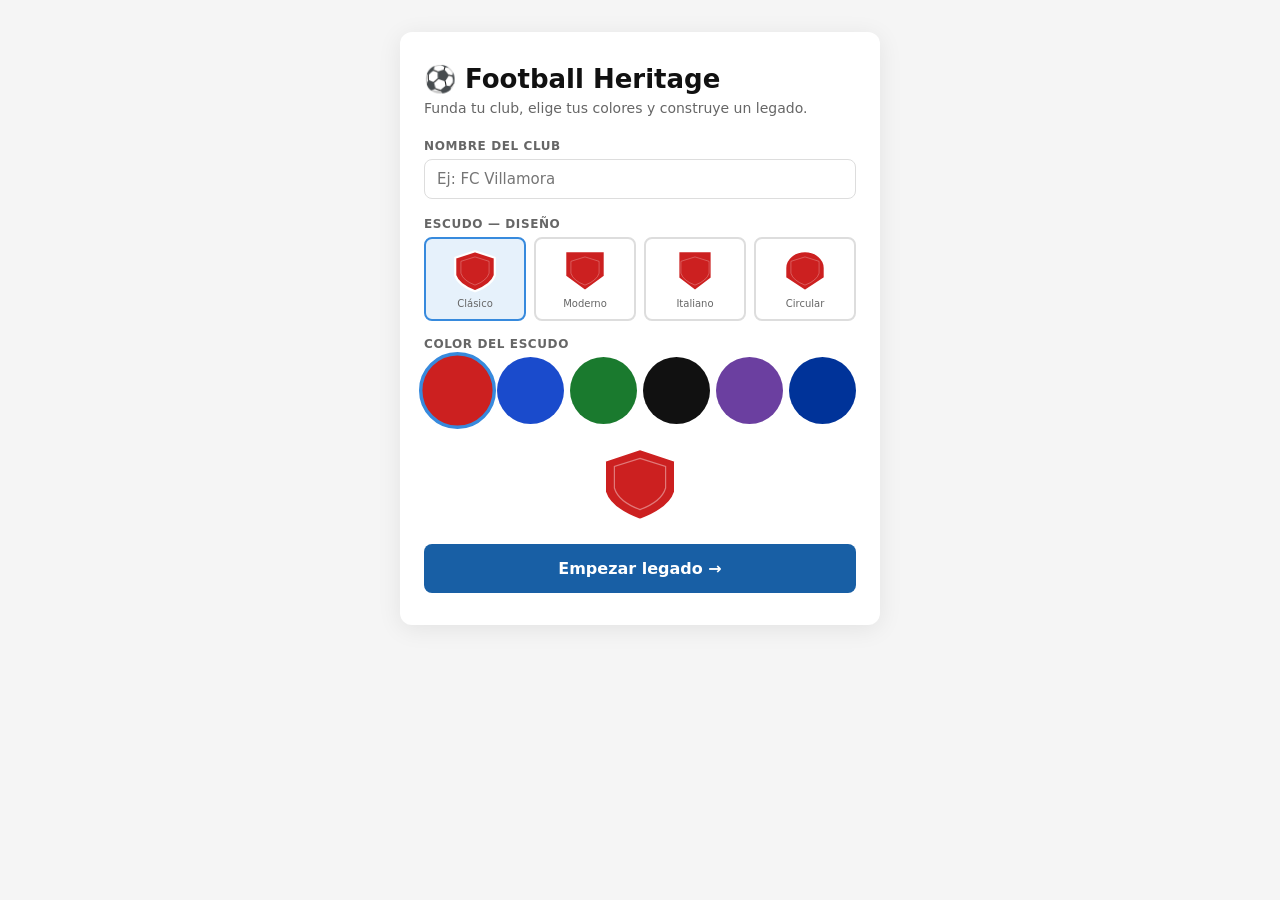
==== index.html @ 3173b652 "Transform monolithic HTML to modular project structure Agent-Logs-Url: https://github.com/academiaoh" ====
<!DOCTYPE html>
<html lang="es">
<head>
  <meta charset="UTF-8" />
  <meta name="viewport" content="width=device-width, initial-scale=1.0" />

  <!-- PWA / mobile meta -->
  <meta name="theme-color" content="#185FA5" />
  <meta name="apple-mobile-web-app-capable" content="yes" />
  <meta name="apple-mobile-web-app-status-bar-style" content="default" />
  <meta name="apple-mobile-web-app-title" content="Football Heritage" />
  <meta name="description" content="Gestiona un club de fútbol a través de generaciones de presidentes. Toma decisiones difíciles y construye un legado." />

  <title>Football Heritage</title>

  <link rel="manifest" href="manifest.json" />

  <!-- Styles -->
  <link rel="stylesheet" href="css/main.css" />
  <link rel="stylesheet" href="css/components.css" />
  <link rel="stylesheet" href="css/responsive.css" />
</head>
<body>
  <div id="app"><div id="ui"></div></div>

  <!-- ES6 module entry point (automatically deferred) -->
  <script type="module" src="js/main.js"></script>
</body>
</html>
---- css/main.css ----
/* ─────────────── Reset & Base ─────────────── */
*, *::before, *::after {
  box-sizing: border-box;
  margin: 0;
  padding: 0;
}

/* ─────────────── CSS Custom Properties ─────────────── */
:root {
  --font-sans: system-ui, -apple-system, BlinkMacSystemFont, 'Segoe UI', Roboto, sans-serif;

  /* Text */
  --color-text-primary:   #111;
  --color-text-secondary: #666;
  --color-text-tertiary:  #999;

  /* Backgrounds */
  --color-background-primary:   #fff;
  --color-background-secondary: #f5f5f5;

  /* Borders */
  --color-border-secondary: #ddd;
  --color-border-tertiary:  #eee;

  /* Border radii */
  --border-radius-sm: 4px;
  --border-radius-md: 8px;
  --border-radius-lg: 12px;
}

/* ─────────────── App container ─────────────── */
#app {
  padding: 0.75rem 0;
  max-width: 480px;
  margin: 0 auto;
  font-family: var(--font-sans);
}
---- css/components.css ----
/* ─────────────── Top bar ─────────────── */
.top-bar { display: flex; justify-content: space-between; align-items: center; margin-bottom: 0.75rem; gap: 8px; }
.club-name-wrap { display: flex; align-items: center; gap: 7px; min-width: 0; }
.club-name { font-size: 16px; font-weight: 600; color: var(--color-text-primary); white-space: nowrap; overflow: hidden; text-overflow: ellipsis; }
.reign-info { font-size: 12px; color: var(--color-text-secondary); white-space: nowrap; }

/* ─────────────── Stats ─────────────── */
.stats { display: grid; grid-template-columns: repeat(4, minmax(0,1fr)); gap: 6px; margin-bottom: 0.75rem; }
.stat { background: var(--color-background-secondary); border-radius: var(--border-radius-md); padding: 8px 6px; text-align: center; }
.stat-lbl { font-size: 10px; color: var(--color-text-secondary); text-transform: uppercase; letter-spacing: 0.04em; margin-bottom: 3px; }
.stat-track { height: 5px; background: var(--color-border-tertiary); border-radius: 3px; margin: 3px 0; overflow: hidden; }
.stat-fill { height: 100%; border-radius: 3px; transition: width 0.35s ease; }
.f-money { background: #1D9E75; } .f-press { background: #378ADD; } .f-vest { background: #7F77DD; } .f-power { background: #BA7517; }
.stat-n { font-size: 12px; font-weight: 500; }
.n-money { color: #0F6E56; } .n-press { color: #185FA5; } .n-vest { color: #534AB7; } .n-power { color: #854F0B; }

/* ─────────────── Alerts ─────────────── */
.alert { border-radius: var(--border-radius-md); padding: 8px 12px; font-size: 12px; line-height: 1.5; margin-bottom: 0.6rem; }
.alert-warn   { background: #FAEEDA; border: 0.5px solid #EF9F27; color: #633806; }
.alert-danger { background: #FCEBEB; border: 0.5px solid #E24B4A; color: #501313; }
.alert-info   { background: #E6F1FB; border: 0.5px solid #85B7EB; color: #042C53; }

/* ─────────────── Swipe card ─────────────── */
.card-swipe-outer { position: relative; margin-bottom: 0.75rem; overflow: visible; }
.card-swipe-wrap { position: relative; cursor: grab; touch-action: none; user-select: none; will-change: transform; }
.card-swipe-wrap.is-dragging { cursor: grabbing; }
.ev-card { background: var(--color-background-primary); border: 0.5px solid var(--color-border-secondary); border-radius: var(--border-radius-lg); padding: 1.1rem 1.1rem 0.75rem; transform-origin: center bottom; transition: transform 0.1s ease; }
.card-swipe-wrap.snap-back .ev-card { transition: transform 0.35s cubic-bezier(.25,.8,.25,1); }
.card-cat { font-size: 10px; font-weight: 500; letter-spacing: 0.06em; text-transform: uppercase; margin-bottom: 6px; }
.card-title { font-size: 16px; font-weight: 500; color: var(--color-text-primary); margin-bottom: 6px; line-height: 1.35; }
.card-desc { font-size: 13px; color: var(--color-text-secondary); line-height: 1.6; margin-bottom: 0.75rem; }
.card-meta { font-size: 11px; color: var(--color-text-tertiary); border-top: 0.5px solid var(--color-border-tertiary); padding-top: 7px; display: flex; justify-content: space-between; }

/* Swipe hint overlays */
.swipe-hint { position: absolute; top: 14px; padding: 4px 11px; border-radius: 6px; font-size: 12px; font-weight: 700; letter-spacing: 0.03em; opacity: 0; pointer-events: none; z-index: 10; max-width: 46%; text-align: center; line-height: 1.3; transition: opacity 0.05s; }
.swipe-hint-right { right: 12px; color: #0F6E56; border: 2px solid #0F6E56; background: rgba(15,110,86,0.06); }
.swipe-hint-left  { left:  12px; color: #A32D2D; border: 2px solid #A32D2D; background: rgba(163,45,45,0.06); }

/* Swipe action bar below card */
.swipe-actions { display: grid; grid-template-columns: 1fr 1fr; gap: 8px; }
.sw-btn { background: var(--color-background-primary); border: 0.5px solid var(--color-border-secondary); border-radius: var(--border-radius-md); padding: 10px 9px; cursor: pointer; text-align: left; transition: background 0.12s; }
.sw-btn:active { background: var(--color-background-secondary); }
.sw-btn-right { text-align: right; }
.sw-arrow { font-size: 11px; color: var(--color-text-tertiary); margin-bottom: 2px; }
.sw-label { font-size: 13px; font-weight: 500; color: var(--color-text-primary); line-height: 1.3; }

/* ─────────────── Titles & badges ─────────────── */
.titles { display: flex; gap: 6px; flex-wrap: wrap; margin-bottom: 0.6rem; }
.t-badge { background: #EEEDFE; border: 0.5px solid #AFA9EC; border-radius: 20px; padding: 2px 9px; font-size: 11px; color: #3C3489; }
.ach-bar { display: flex; gap: 6px; flex-wrap: wrap; margin-bottom: 0.6rem; }
.ach-badge { background: #FFF8E6; border: 0.5px solid #EFB94A; border-radius: 20px; padding: 2px 9px; font-size: 11px; color: #7A5000; }
.mote-badge { display: inline-block; background: #F0F8FF; border: 0.5px solid #6BAED6; border-radius: 20px; padding: 2px 9px; font-size: 11px; color: #08306B; margin: 2px 3px 2px 0; }

/* ─────────────── Pres pick ─────────────── */
.pres-pick { margin-top: 1.25rem; }
.section-lbl { font-size: 13px; color: var(--color-text-secondary); margin-bottom: 0.5rem; }
.pres-grid { display: grid; grid-template-columns: 1fr 1fr; gap: 8px; margin-top: 0.75rem; }
.pres-btn { background: var(--color-background-primary); border: 0.5px solid var(--color-border-secondary); border-radius: var(--border-radius-md); padding: 10px 12px; cursor: pointer; text-align: left; }
.pres-btn:hover { background: var(--color-background-secondary); }
.pres-name { font-size: 13px; font-weight: 500; color: var(--color-text-primary); }
.pres-desc { font-size: 11px; color: var(--color-text-secondary); margin-top: 2px; }

/* ─────────────── End screen ─────────────── */
.end-scr { text-align: center; padding: 1.5rem 0.5rem; }
.end-shield { margin: 0 auto 10px; display: block; }
.end-emoji { font-size: 40px; margin-bottom: 8px; }
.end-title { font-size: 20px; font-weight: 500; color: var(--color-text-primary); margin-bottom: 6px; }
.end-sub { font-size: 13px; color: var(--color-text-secondary); margin-bottom: 1.25rem; line-height: 1.6; }
.end-section-lbl { font-size: 11px; font-weight: 600; text-transform: uppercase; letter-spacing: 0.05em; color: var(--color-text-tertiary); margin: 0.75rem 0 0.3rem; text-align: left; }
.hist-box { background: var(--color-background-secondary); border-radius: var(--border-radius-md); padding: 10px 12px; margin-bottom: 1rem; text-align: left; max-height: 180px; overflow-y: auto; }
.hist-row { font-size: 12px; color: var(--color-text-secondary); padding: 3px 0; border-bottom: 0.5px solid var(--color-border-tertiary); }
.hist-row:last-child { border: none; }
.rst-btn { background: var(--color-background-primary); border: 0.5px solid var(--color-border-secondary); border-radius: var(--border-radius-md); padding: 9px 22px; cursor: pointer; font-size: 13px; font-weight: 500; color: var(--color-text-primary); }
.rst-btn:hover { background: var(--color-background-secondary); }
.counter { font-size: 11px; color: var(--color-text-tertiary); text-align: right; margin-bottom: 0.5rem; }

/* ─────────────── Setup screen ─────────────── */
.setup-screen { padding: 0.5rem 0; }
.setup-title { font-size: 22px; font-weight: 700; color: var(--color-text-primary); margin-bottom: 4px; }
.setup-sub { font-size: 13px; color: var(--color-text-secondary); margin-bottom: 1.25rem; line-height: 1.5; }
.setup-lbl { font-size: 12px; font-weight: 600; text-transform: uppercase; letter-spacing: 0.05em; color: var(--color-text-secondary); margin-bottom: 6px; }
.setup-input { width: 100%; background: var(--color-background-primary); border: 0.5px solid var(--color-border-secondary); border-radius: var(--border-radius-md); padding: 10px 12px; font-size: 15px; color: var(--color-text-primary); font-family: inherit; outline: none; margin-bottom: 1.1rem; }
.setup-input:focus { border-color: #378ADD; }
.shield-preview-wrap { display: flex; justify-content: center; margin: 0.5rem 0 1rem; }
.design-grid { display: grid; grid-template-columns: repeat(4, 1fr); gap: 8px; margin-bottom: 1rem; }
.design-item { background: var(--color-background-primary); border: 2px solid var(--color-border-secondary); border-radius: var(--border-radius-md); padding: 10px 6px; cursor: pointer; display: flex; flex-direction: column; align-items: center; gap: 5px; transition: border-color 0.15s; }
.design-item.selected { border-color: #378ADD; background: #E6F1FB; }
.design-item-lbl { font-size: 10px; color: var(--color-text-secondary); text-align: center; }
.color-grid { display: grid; grid-template-columns: repeat(6, 1fr); gap: 6px; margin-bottom: 1.25rem; }
.color-swatch { width: 100%; aspect-ratio: 1; border-radius: 50%; border: 3px solid transparent; cursor: pointer; transition: border-color 0.15s, transform 0.1s; }
.color-swatch.selected { border-color: #378ADD; transform: scale(1.15); }
.start-btn { width: 100%; background: #185FA5; color: #fff; border: none; border-radius: var(--border-radius-md); padding: 13px; font-size: 15px; font-weight: 600; cursor: pointer; font-family: inherit; }
.start-btn:hover { background: #1470C0; }

/* ─────────────── Achievement toast ─────────────── */
.ach-toast { position: fixed; bottom: 24px; left: 50%; transform: translateX(-50%); background: #1a1a1a; color: #fff; border-radius: 24px; padding: 8px 18px; font-size: 13px; font-weight: 500; z-index: 999; opacity: 0; transition: opacity 0.3s; pointer-events: none; white-space: nowrap; }
.ach-toast.show { opacity: 1; }
---- css/responsive.css ----
/* ─────────────── Responsive – Mobile first ─────────────── */

/* ── Extra small (< 360px): compact everything slightly ── */
@media (max-width: 359px) {
  #app { padding: 0.5rem 0; }
  .stats { gap: 4px; }
  .stat { padding: 6px 4px; }
  .stat-lbl { font-size: 9px; }
  .design-grid { grid-template-columns: repeat(4, 1fr); gap: 4px; }
  .color-grid  { grid-template-columns: repeat(6, 1fr); gap: 4px; }
  .setup-title { font-size: 20px; }
  .sw-label { font-size: 12px; }
}

/* ── Small phones (360–479px): default mobile layout ── */
@media (min-width: 360px) and (max-width: 479px) {
  #app { padding: 0.75rem 0; }
}

/* ── Tablets and larger phones (480px+) ── */
@media (min-width: 480px) {
  #app {
    padding: 1rem;
    /* Subtle card shadow on wider screens */
    background: var(--color-background-primary);
    border-radius: var(--border-radius-lg);
  }

  .ev-card { padding: 1.3rem 1.3rem 1rem; }
  .card-title { font-size: 17px; }
  .card-desc  { font-size: 14px; }

  .setup-title { font-size: 26px; }
  .setup-sub   { font-size: 14px; }

  .pres-grid { grid-template-columns: 1fr 1fr; }

  .stats { gap: 8px; }
  .stat  { padding: 10px 8px; }
}

/* ── Desktop (768px+): centre the app with a shadow ── */
@media (min-width: 768px) {
  body {
    min-height: 100vh;
    display: flex;
    align-items: flex-start;
    justify-content: center;
    background: var(--color-background-secondary);
    padding: 2rem 1rem;
  }

  #app {
    width: 100%;
    max-width: 480px;
    padding: 1.5rem;
    box-shadow: 0 4px 24px rgba(0,0,0,0.08);
  }

  /* Larger touch targets not needed on desktop – restore comfortable sizing */
  .sw-btn  { padding: 12px 11px; }
  .rst-btn { padding: 10px 28px; font-size: 14px; }
  .start-btn { font-size: 16px; padding: 15px; }

  /* Hover effects only on non-touch devices */
  @media (hover: hover) {
    .sw-btn:hover { background: var(--color-background-secondary); }
    .design-item:hover { border-color: #9DBBDF; }
  }
}

/* ── Print (hide interactive UI, show only title) ── */
@media print {
  .swipe-actions, .start-btn, .rst-btn, .ach-toast { display: none; }
}
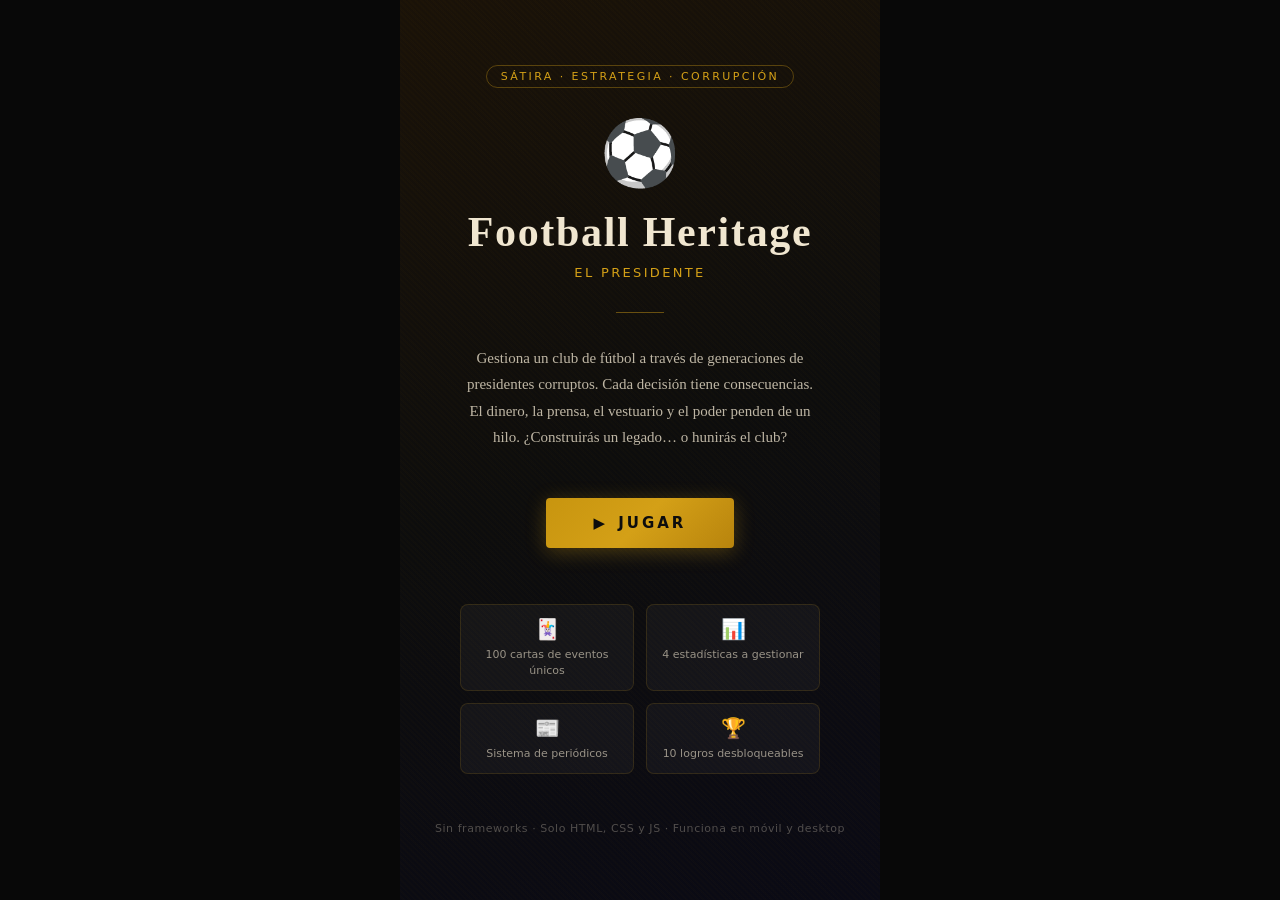
==== commit b1427e7a: "feat: rename el_presidente.html to football_heritage.html, create landing page, update README Agent-" ====
--- a/index.html
+++ b/index.html
@@ -3,27 +3,192 @@
 <head>
   <meta charset="UTF-8" />
   <meta name="viewport" content="width=device-width, initial-scale=1.0" />
+  <meta name="theme-color" content="#d4a017" />
+  <meta name="description" content="Gestiona un club de fútbol a través de generaciones de presidentes corruptos. Toma decisiones difíciles y construye un legado." />
+  <title>Football Heritage – El Presidente</title>
+  <link rel="manifest" href="manifest.json" />
+  <style>
+    *, *::before, *::after { box-sizing: border-box; margin: 0; padding: 0; }
 
-  <!-- PWA / mobile meta -->
-  <meta name="theme-color" content="#185FA5" />
-  <meta name="apple-mobile-web-app-capable" content="yes" />
-  <meta name="apple-mobile-web-app-status-bar-style" content="default" />
-  <meta name="apple-mobile-web-app-title" content="Football Heritage" />
-  <meta name="description" content="Gestiona un club de fútbol a través de generaciones de presidentes. Toma decisiones difíciles y construye un legado." />
+    body {
+      background: #080808;
+      min-height: 100vh;
+      display: flex;
+      justify-content: center;
+      align-items: center;
+      font-family: 'Georgia', serif;
+      color: #f0e6d0;
+    }
 
-  <title>Football Heritage</title>
+    .landing {
+      width: 100%;
+      max-width: 480px;
+      min-height: 100vh;
+      background: linear-gradient(160deg, #1a1208 0%, #0d0d0d 50%, #0a0a15 100%);
+      display: flex;
+      flex-direction: column;
+      justify-content: center;
+      align-items: center;
+      padding: 48px 32px;
+      text-align: center;
+      position: relative;
+    }
 
-  <link rel="manifest" href="manifest.json" />
+    .landing::before {
+      content: '';
+      position: fixed;
+      top: 0;
+      left: 50%;
+      transform: translateX(-50%);
+      width: 480px;
+      height: 100%;
+      background: repeating-linear-gradient(
+        45deg,
+        transparent,
+        transparent 2px,
+        rgba(212, 160, 23, 0.018) 2px,
+        rgba(212, 160, 23, 0.018) 4px
+      );
+      pointer-events: none;
+      z-index: 0;
+    }
 
-  <!-- Styles -->
-  <link rel="stylesheet" href="css/main.css" />
-  <link rel="stylesheet" href="css/components.css" />
-  <link rel="stylesheet" href="css/responsive.css" />
+    .landing > * { position: relative; z-index: 1; }
+
+    .badge {
+      font-size: 11px;
+      letter-spacing: 0.22em;
+      text-transform: uppercase;
+      color: #d4a017;
+      font-family: system-ui, sans-serif;
+      border: 1px solid rgba(212, 160, 23, 0.35);
+      padding: 4px 14px;
+      border-radius: 20px;
+      margin-bottom: 28px;
+    }
+
+    .logo { font-size: 64px; margin-bottom: 16px; }
+
+    .title {
+      font-size: clamp(28px, 7vw, 42px);
+      color: #f0e6d0;
+      letter-spacing: 0.04em;
+      line-height: 1.2;
+      margin-bottom: 8px;
+    }
+
+    .subtitle {
+      font-size: 13px;
+      letter-spacing: 0.18em;
+      text-transform: uppercase;
+      color: #d4a017;
+      font-family: system-ui, sans-serif;
+      margin-bottom: 32px;
+    }
+
+    .divider {
+      width: 48px;
+      height: 1px;
+      background: rgba(212, 160, 23, 0.45);
+      margin: 0 auto 32px;
+    }
+
+    .description {
+      font-size: 15px;
+      line-height: 1.75;
+      color: rgba(240, 230, 208, 0.78);
+      max-width: 360px;
+      margin-bottom: 48px;
+    }
+
+    .play-btn {
+      display: inline-block;
+      background: linear-gradient(135deg, #c8950f 0%, #d4a017 50%, #b8840d 100%);
+      color: #0d0d0d;
+      font-family: system-ui, sans-serif;
+      font-size: 15px;
+      font-weight: 700;
+      letter-spacing: 0.2em;
+      text-transform: uppercase;
+      text-decoration: none;
+      padding: 16px 48px;
+      border-radius: 4px;
+      border: none;
+      cursor: pointer;
+      transition: filter 0.2s, transform 0.15s;
+      box-shadow: 0 4px 20px rgba(212, 160, 23, 0.3);
+    }
+
+    .play-btn:hover { filter: brightness(1.1); transform: translateY(-2px); }
+    .play-btn:active { transform: translateY(0); filter: brightness(0.95); }
+    .play-icon { margin-right: 10px; }
+
+    .features {
+      margin-top: 56px;
+      display: grid;
+      grid-template-columns: 1fr 1fr;
+      gap: 12px;
+      width: 100%;
+      max-width: 360px;
+    }
+
+    .feature {
+      background: rgba(255, 255, 255, 0.04);
+      border: 1px solid rgba(212, 160, 23, 0.15);
+      border-radius: 8px;
+      padding: 12px 14px;
+    }
+
+    .feature-icon { font-size: 20px; margin-bottom: 6px; }
+
+    .feature-text {
+      font-size: 11px;
+      color: rgba(240, 230, 208, 0.6);
+      font-family: system-ui, sans-serif;
+      line-height: 1.4;
+    }
+
+    .footer {
+      margin-top: 48px;
+      font-size: 11px;
+      color: rgba(240, 230, 208, 0.3);
+      font-family: system-ui, sans-serif;
+      letter-spacing: 0.05em;
+    }
+  </style>
 </head>
 <body>
-  <div id="app"><div id="ui"></div></div>
-
-  <!-- ES6 module entry point (automatically deferred) -->
-  <script type="module" src="js/main.js"></script>
+  <main class="landing">
+    <div class="badge">Sátira · Estrategia · Corrupción</div>
+    <div class="logo">⚽</div>
+    <h1 class="title">Football Heritage</h1>
+    <p class="subtitle">El Presidente</p>
+    <div class="divider"></div>
+    <p class="description">
+      Gestiona un club de fútbol a través de generaciones de presidentes corruptos.
+      Cada decisión tiene consecuencias. El dinero, la prensa, el vestuario y el poder
+      penden de un hilo. ¿Construirás un legado… o hunirás el club?
+    </p>
+    <a class="play-btn" href="football_heritage.html"><span class="play-icon">▶</span>JUGAR</a>
+    <div class="features">
+      <div class="feature">
+        <div class="feature-icon">🃏</div>
+        <div class="feature-text">100 cartas de eventos únicos</div>
+      </div>
+      <div class="feature">
+        <div class="feature-icon">📊</div>
+        <div class="feature-text">4 estadísticas a gestionar</div>
+      </div>
+      <div class="feature">
+        <div class="feature-icon">📰</div>
+        <div class="feature-text">Sistema de periódicos</div>
+      </div>
+      <div class="feature">
+        <div class="feature-icon">🏆</div>
+        <div class="feature-text">10 logros desbloqueables</div>
+      </div>
+    </div>
+    <p class="footer">Sin frameworks · Solo HTML, CSS y JS · Funciona en móvil y desktop</p>
+  </main>
 </body>
 </html>
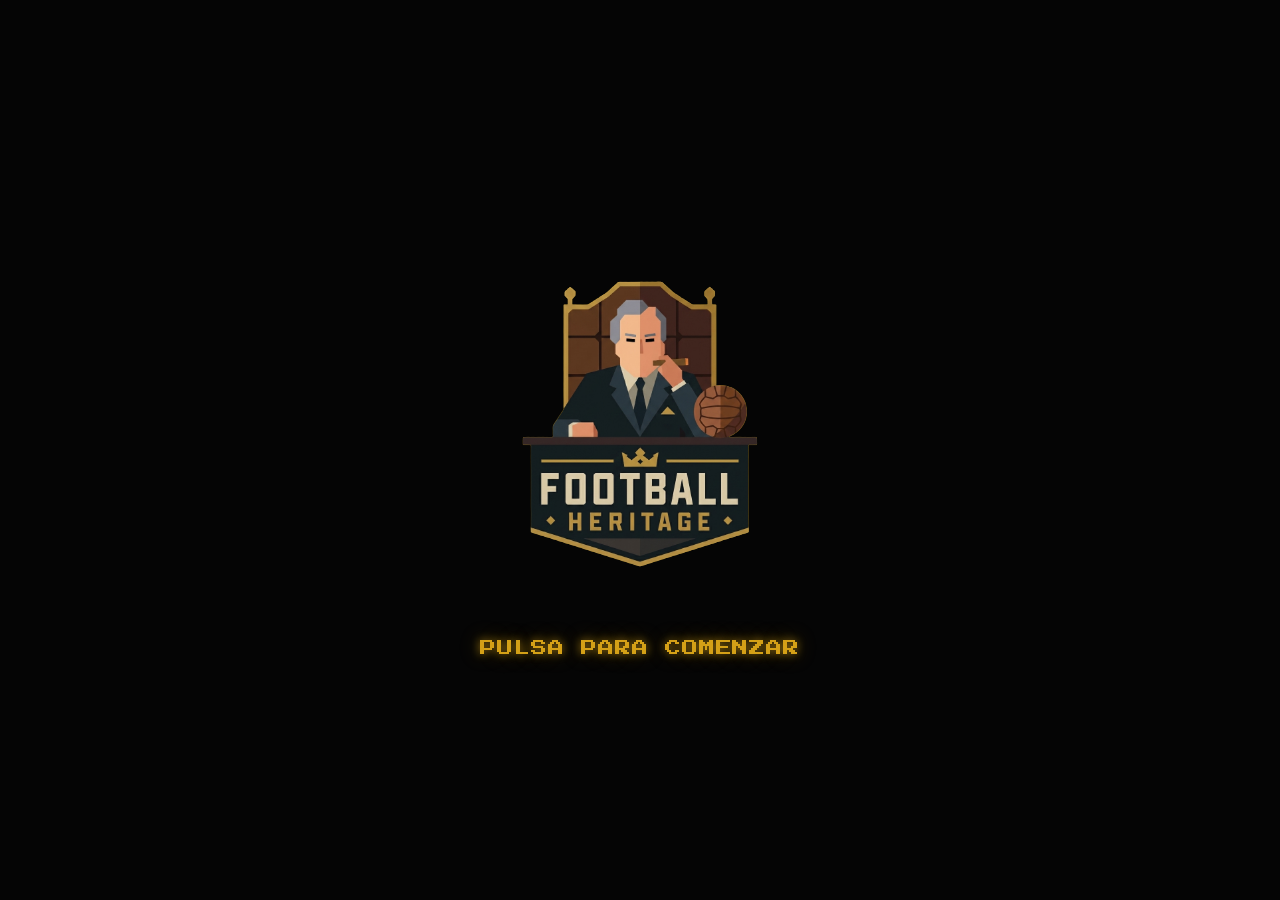
==== commit b988622f: "feat: redesign initial screen as full-screen dark splash with logo glow and pixel-art text Agent-Log" ====
--- a/index.html
+++ b/index.html
@@ -7,188 +7,75 @@
   <meta name="description" content="Gestiona un club de fútbol a través de generaciones de presidentes corruptos. Toma decisiones difíciles y construye un legado." />
   <title>Football Heritage – El Presidente</title>
   <link rel="manifest" href="manifest.json" />
+  <link rel="preconnect" href="https://fonts.googleapis.com" />
+  <link rel="preconnect" href="https://fonts.gstatic.com" crossorigin />
+  <link href="https://fonts.googleapis.com/css2?family=Press+Start+2P&display=swap" rel="stylesheet" />
   <style>
     *, *::before, *::after { box-sizing: border-box; margin: 0; padding: 0; }
 
     body {
-      background: #080808;
-      min-height: 100vh;
+      background: #050505;
+      width: 100vw;
+      height: 100vh;
+      overflow: hidden;
       display: flex;
       justify-content: center;
       align-items: center;
-      font-family: 'Georgia', serif;
-      color: #f0e6d0;
+      cursor: pointer;
     }
 
-    .landing {
+    .splash {
       width: 100%;
-      max-width: 480px;
-      min-height: 100vh;
-      background: linear-gradient(160deg, #1a1208 0%, #0d0d0d 50%, #0a0a15 100%);
+      height: 100%;
       display: flex;
       flex-direction: column;
       justify-content: center;
       align-items: center;
-      padding: 48px 32px;
+      gap: 56px;
       text-align: center;
-      position: relative;
+      padding: 24px;
     }
 
-    .landing::before {
-      content: '';
-      position: fixed;
-      top: 0;
-      left: 50%;
-      transform: translateX(-50%);
-      width: 480px;
-      height: 100%;
-      background: repeating-linear-gradient(
-        45deg,
-        transparent,
-        transparent 2px,
-        rgba(212, 160, 23, 0.018) 2px,
-        rgba(212, 160, 23, 0.018) 4px
-      );
-      pointer-events: none;
-      z-index: 0;
+    /* Logo image */
+    .logo-img {
+      width: min(340px, 70vw);
+      height: auto;
+      transition: filter 0.3s ease, transform 0.3s ease;
+      filter: drop-shadow(0 0 0px #d4a017);
     }
 
-    .landing > * { position: relative; z-index: 1; }
-
-    .badge {
-      font-size: 11px;
-      letter-spacing: 0.22em;
-      text-transform: uppercase;
-      color: #d4a017;
-      font-family: system-ui, sans-serif;
-      border: 1px solid rgba(212, 160, 23, 0.35);
-      padding: 4px 14px;
-      border-radius: 20px;
-      margin-bottom: 28px;
+    .logo-img:hover,
+    body:hover .logo-img {
+      filter:
+        drop-shadow(0 0 18px #d4a017)
+        drop-shadow(0 0 40px rgba(212, 160, 23, 0.55))
+        brightness(1.15);
+      transform: scale(1.04);
     }
 
-    .logo { font-size: 64px; margin-bottom: 16px; }
-
-    .title {
-      font-size: clamp(28px, 7vw, 42px);
-      color: #f0e6d0;
-      letter-spacing: 0.04em;
-      line-height: 1.2;
-      margin-bottom: 8px;
+    /* Pixel-art press-to-start text */
+    @keyframes blink {
+      0%, 49% { opacity: 1; }
+      50%, 100% { opacity: 0; }
     }
 
-    .subtitle {
-      font-size: 13px;
-      letter-spacing: 0.18em;
-      text-transform: uppercase;
+    .press-start {
+      font-family: 'Press Start 2P', monospace;
+      font-size: clamp(10px, 2.2vw, 16px);
       color: #d4a017;
-      font-family: system-ui, sans-serif;
-      margin-bottom: 32px;
-    }
-
-    .divider {
-      width: 48px;
-      height: 1px;
-      background: rgba(212, 160, 23, 0.45);
-      margin: 0 auto 32px;
-    }
-
-    .description {
-      font-size: 15px;
-      line-height: 1.75;
-      color: rgba(240, 230, 208, 0.78);
-      max-width: 360px;
-      margin-bottom: 48px;
-    }
-
-    .play-btn {
-      display: inline-block;
-      background: linear-gradient(135deg, #c8950f 0%, #d4a017 50%, #b8840d 100%);
-      color: #0d0d0d;
-      font-family: system-ui, sans-serif;
-      font-size: 15px;
-      font-weight: 700;
-      letter-spacing: 0.2em;
-      text-transform: uppercase;
-      text-decoration: none;
-      padding: 16px 48px;
-      border-radius: 4px;
-      border: none;
-      cursor: pointer;
-      transition: filter 0.2s, transform 0.15s;
-      box-shadow: 0 4px 20px rgba(212, 160, 23, 0.3);
-    }
-
-    .play-btn:hover { filter: brightness(1.1); transform: translateY(-2px); }
-    .play-btn:active { transform: translateY(0); filter: brightness(0.95); }
-    .play-icon { margin-right: 10px; }
-
-    .features {
-      margin-top: 56px;
-      display: grid;
-      grid-template-columns: 1fr 1fr;
-      gap: 12px;
-      width: 100%;
-      max-width: 360px;
-    }
-
-    .feature {
-      background: rgba(255, 255, 255, 0.04);
-      border: 1px solid rgba(212, 160, 23, 0.15);
-      border-radius: 8px;
-      padding: 12px 14px;
-    }
-
-    .feature-icon { font-size: 20px; margin-bottom: 6px; }
-
-    .feature-text {
-      font-size: 11px;
-      color: rgba(240, 230, 208, 0.6);
-      font-family: system-ui, sans-serif;
-      line-height: 1.4;
-    }
-
-    .footer {
-      margin-top: 48px;
-      font-size: 11px;
-      color: rgba(240, 230, 208, 0.3);
-      font-family: system-ui, sans-serif;
       letter-spacing: 0.05em;
+      line-height: 1.8;
+      animation: blink 1.1s step-end infinite;
+      text-shadow:
+        0 0 8px rgba(212, 160, 23, 0.7),
+        0 0 20px rgba(212, 160, 23, 0.35);
     }
   </style>
 </head>
-<body>
-  <main class="landing">
-    <div class="badge">Sátira · Estrategia · Corrupción</div>
-    <div class="logo">⚽</div>
-    <h1 class="title">Football Heritage</h1>
-    <p class="subtitle">El Presidente</p>
-    <div class="divider"></div>
-    <p class="description">
-      Gestiona un club de fútbol a través de generaciones de presidentes corruptos.
-      Cada decisión tiene consecuencias. El dinero, la prensa, el vestuario y el poder
-      penden de un hilo. ¿Construirás un legado… o hunirás el club?
-    </p>
-    <a class="play-btn" href="football_heritage.html"><span class="play-icon">▶</span>JUGAR</a>
-    <div class="features">
-      <div class="feature">
-        <div class="feature-icon">🃏</div>
-        <div class="feature-text">100 cartas de eventos únicos</div>
-      </div>
-      <div class="feature">
-        <div class="feature-icon">📊</div>
-        <div class="feature-text">4 estadísticas a gestionar</div>
-      </div>
-      <div class="feature">
-        <div class="feature-icon">📰</div>
-        <div class="feature-text">Sistema de periódicos</div>
-      </div>
-      <div class="feature">
-        <div class="feature-icon">🏆</div>
-        <div class="feature-text">10 logros desbloqueables</div>
-      </div>
-    </div>
-    <p class="footer">Sin frameworks · Solo HTML, CSS y JS · Funciona en móvil y desktop</p>
+<body onclick="window.location.href='football_heritage.html'">
+  <main class="splash">
+    <img class="logo-img" src="Logo.png" alt="Football Heritage" />
+    <p class="press-start">PULSA PARA COMENZAR</p>
   </main>
 </body>
 </html>
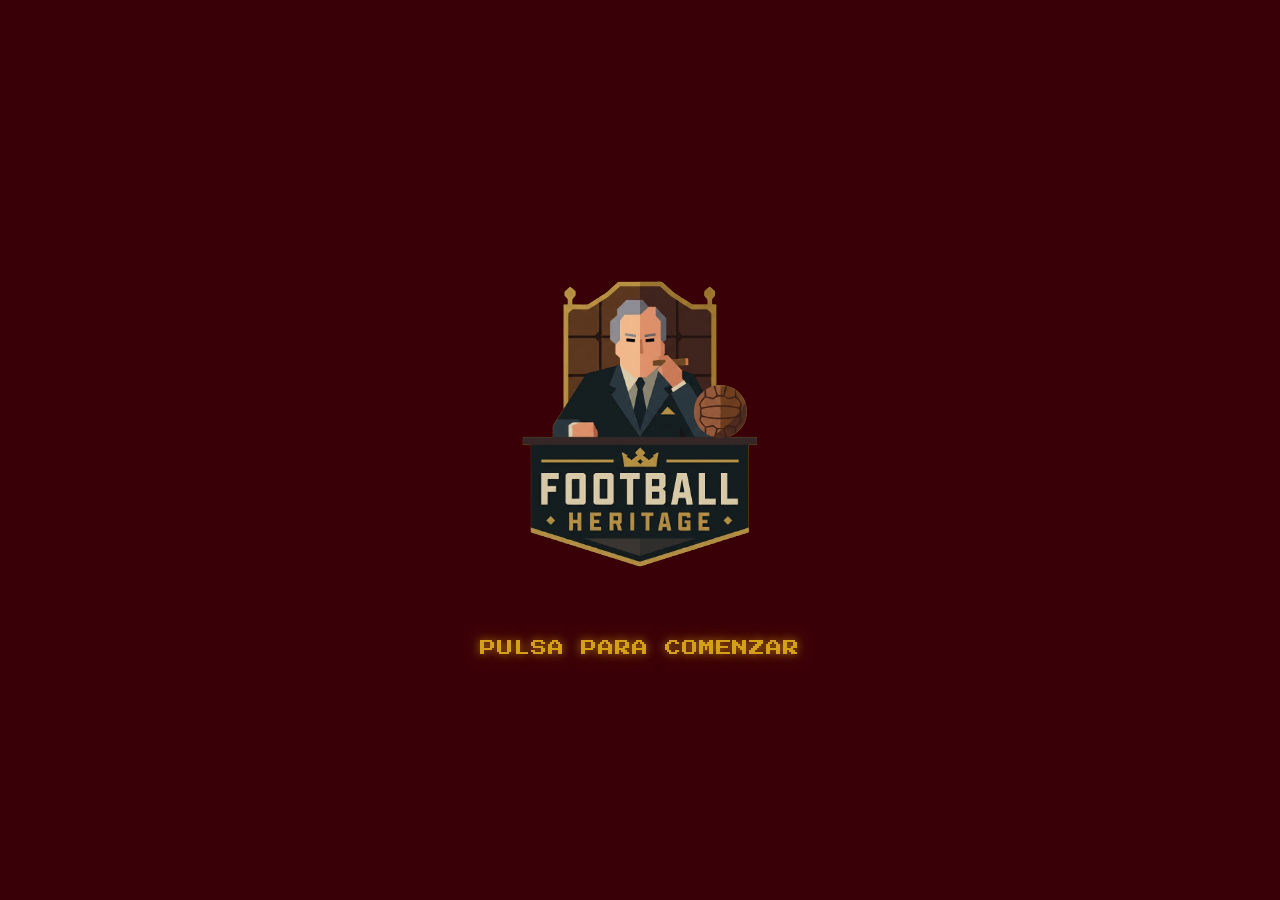
==== commit 1a697e3b: "feat: dark maroon background + Contrato de Presidencia setup screen Agent-Logs-Url: https://github.c" ====
--- a/index.html
+++ b/index.html
@@ -14,7 +14,7 @@
     *, *::before, *::after { box-sizing: border-box; margin: 0; padding: 0; }
 
     body {
-      background: #050505;
+      background: #3a0008;
       width: 100vw;
       height: 100vh;
       overflow: hidden;
